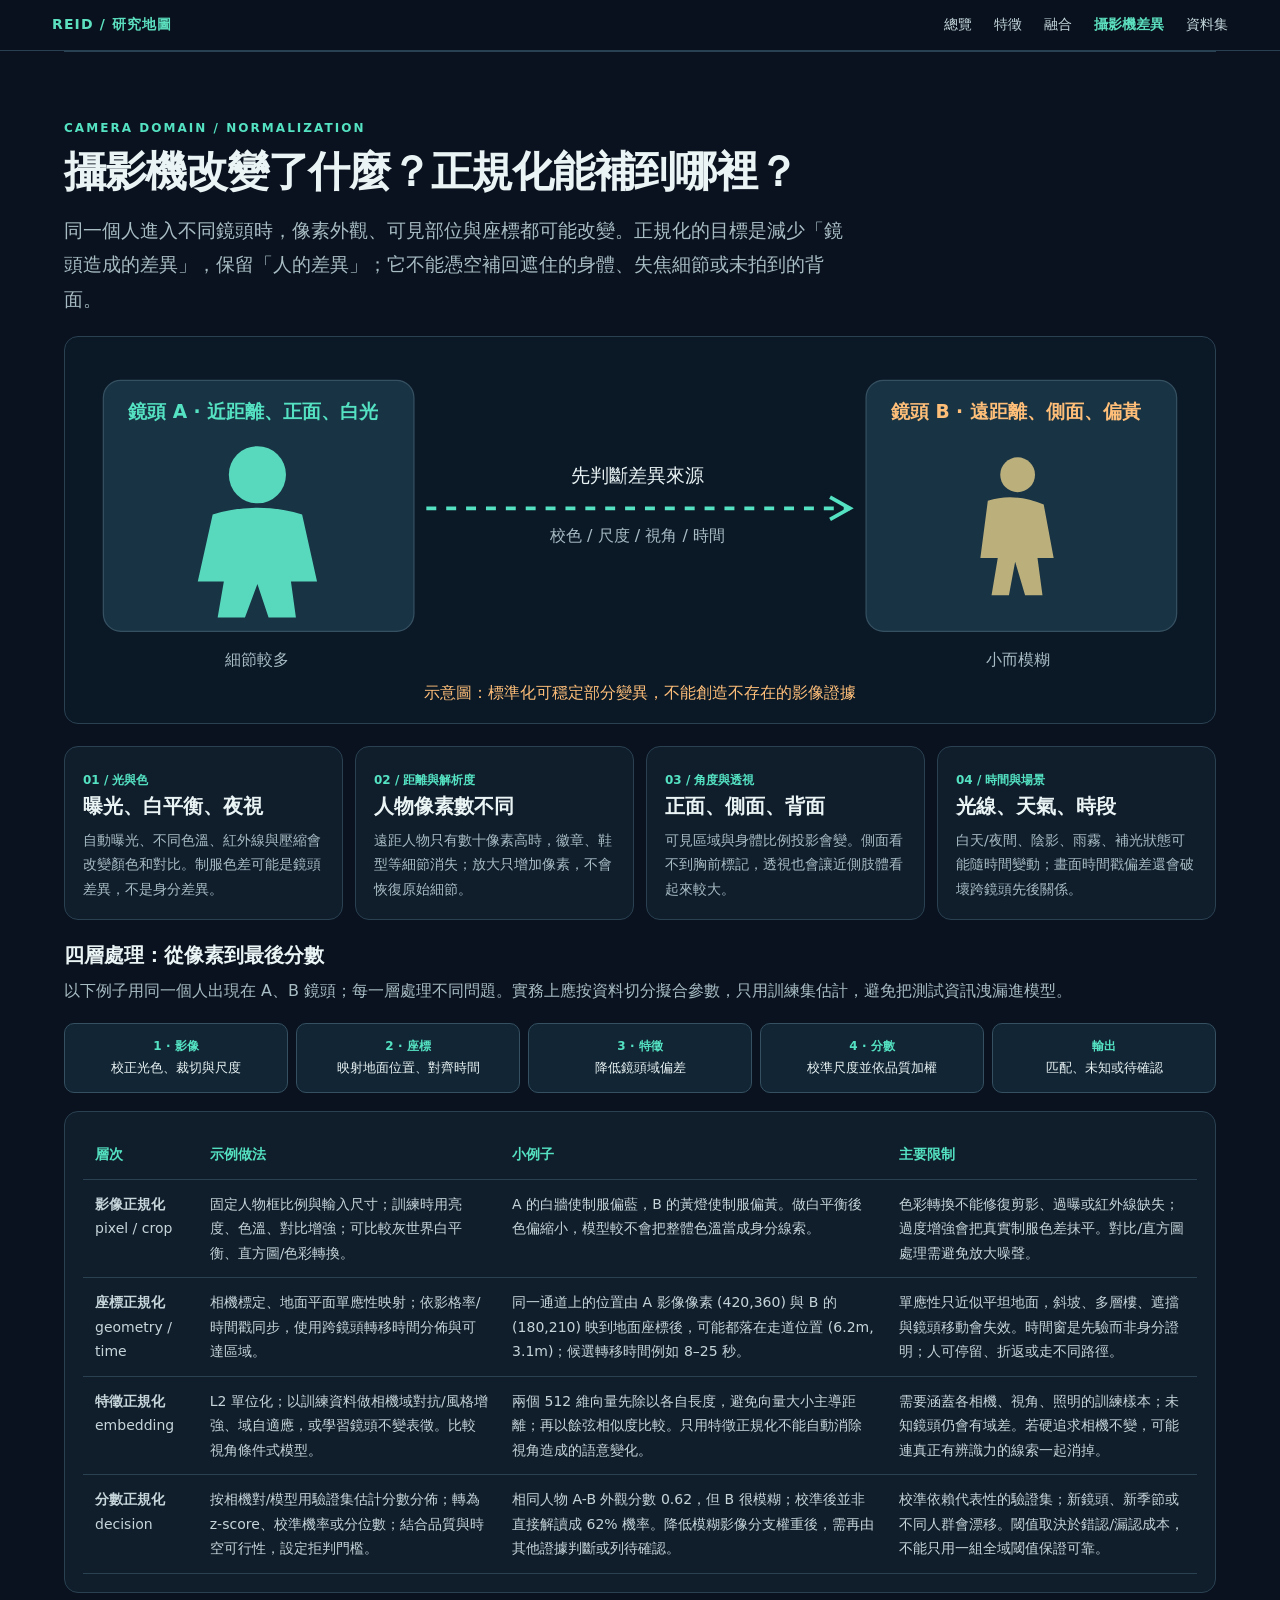
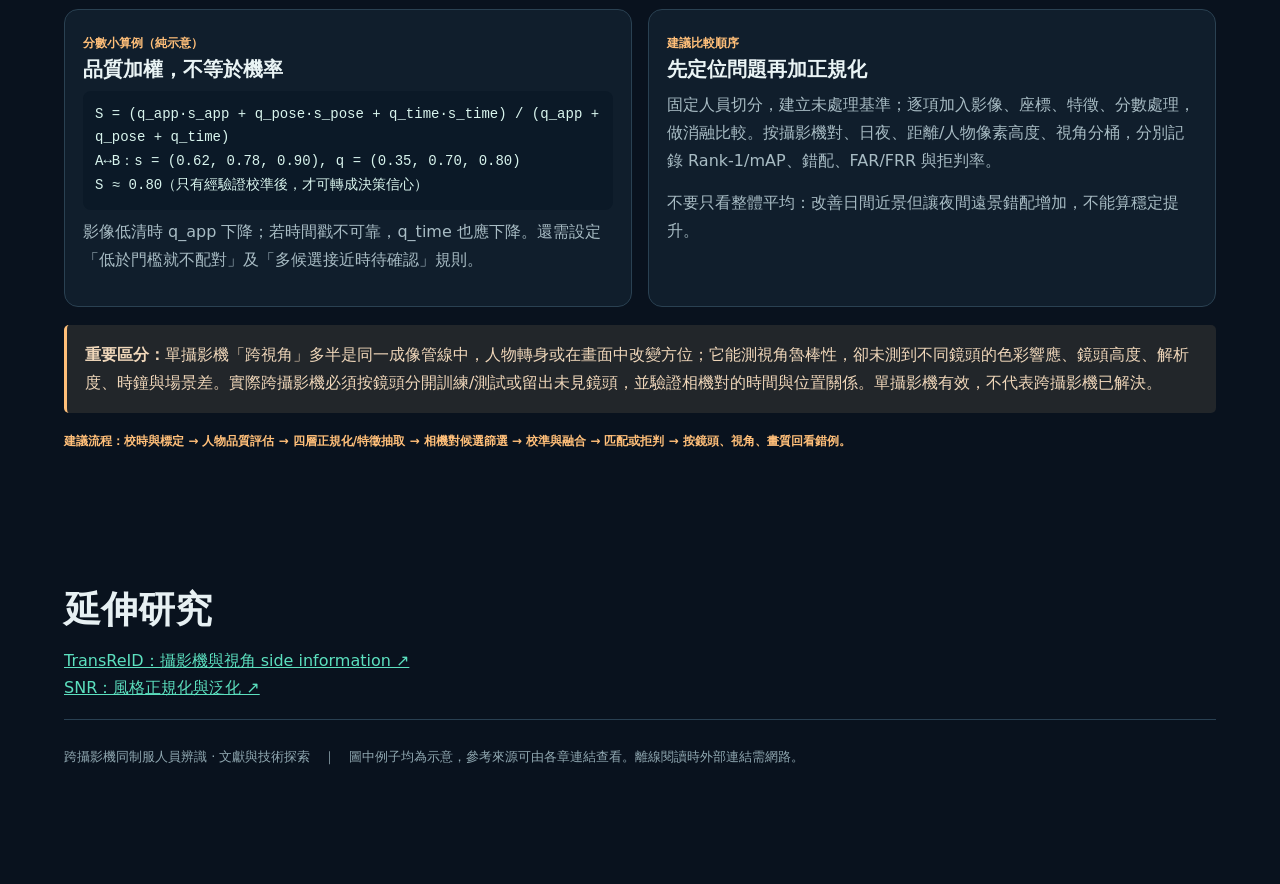
==== cameras.html @ dba0529a "Build technical research map for uniform cross-camera ReID" ====
<!doctype html><html lang="zh-Hant"><head><meta charset="utf-8"><meta name="viewport" content="width=device-width,initial-scale=1"><title>攝影機差異｜跨攝影機研究地圖</title><style>
:root{--ink:#e7f0f3;--muted:#a7bec8;--bg:#09121e;--panel:#122231;--line:#294052;--a:#5ce0bf;--b:#f6c782}*{box-sizing:border-box}html{scroll-behavior:smooth}body{background:var(--bg);color:var(--ink);margin:0;font:16px/1.7 system-ui,-apple-system,"Microsoft JhengHei",sans-serif}a{color:var(--a)}header{position:sticky;top:0;z-index:9;background:#09121ef2;border-bottom:1px solid var(--line)}.nav{max-width:1220px;margin:auto;display:flex;gap:22px;align-items:center;padding:13px 22px;overflow-x:auto;white-space:nowrap}.nav b{margin-right:auto;color:var(--a);font-size:14px;letter-spacing:.08em}.nav a{color:#c4d6dc;font-size:14px;text-decoration:none}.nav a[aria-current]{color:var(--a);font-weight:bold}main{max-width:1200px;margin:auto;padding:0 24px 90px}.intro{padding:76px 0 36px;max-width:900px}.eyebrow,.kicker{color:var(--a);letter-spacing:.15em;font-size:12px;font-weight:800}h1{font-size:clamp(36px,5.5vw,64px);line-height:1.15;letter-spacing:-.04em;margin:14px 0 22px}h2{font-size:clamp(25px,3vw,37px);line-height:1.25;margin:55px 0 14px}h3{font-size:20px;line-height:1.35;margin:0 0 10px}p{color:var(--muted);margin:10px 0 18px}.lead{font-size:19px;line-height:1.8}.small,small{font-size:13px;color:var(--muted)}.callout{border-left:3px solid var(--b);background:#292a2a;padding:16px 20px;border-radius:4px;margin:26px 0;color:#eddfc4}.card{background:var(--panel);border:1px solid var(--line);border-radius:14px;padding:22px}.grid{display:grid;grid-template-columns:repeat(2,minmax(0,1fr));gap:14px}.grid3{display:grid;grid-template-columns:repeat(3,minmax(0,1fr));gap:14px}.table-wrap,.tablewrap{overflow-x:auto;border:1px solid var(--line);border-radius:12px}table{width:100%;border-collapse:collapse;min-width:680px;background:#101e2b;font-size:14px}th,td{padding:14px;text-align:left;border-bottom:1px solid #253b4b;vertical-align:top}th{color:var(--a)}td{color:#d2dfe3}.dataset-map{display:grid;grid-template-columns:repeat(3,1fr);gap:12px}.dataset-map div{background:#122635;border:1px solid var(--line);padding:20px;border-radius:14px}.dataset-map b{display:block;color:var(--a);margin-bottom:12px}.dataset-map span{display:inline-block;border-radius:6px;padding:4px 8px;background:#1e3948;margin:3px;font-size:13px}.map{display:grid;grid-template-columns:repeat(3,1fr);gap:12px}.map a{background:#122635;border:1px solid #315060;border-radius:14px;padding:22px;text-decoration:none;transition:.2s;color:var(--ink)}.map a:hover{border-color:var(--a);transform:translateY(-2px)}.map b{display:block;font-size:20px}.map small{color:#9ebcc4}.pipeline{display:flex;align-items:center;gap:10px;flex-wrap:wrap}.pipeline span{flex:1;min-width:120px;background:#17303d;border:1px solid #335263;text-align:center;padding:14px 8px;border-radius:8px}.pipeline i{font-style:normal;color:var(--a)}.hero-svg{width:100%;height:auto;display:block;background:#112430;border:1px solid #29485b;border-radius:15px}.source-line{margin-top:30px;font-size:13px}.tag{color:var(--a);font-size:13px;font-weight:700}.flow{display:flex;flex-wrap:wrap;align-items:center;gap:8px}.flow span,.flow div{padding:12px;border:1px solid var(--line);background:#162d3b;border-radius:8px}.flow span:not(:last-child):after{content:' →';color:var(--a)}details{border:1px solid var(--line);border-radius:10px;margin:10px 0;padding:14px;background:var(--panel)}summary{cursor:pointer;font-weight:700}footer{border-top:1px solid var(--line);padding:26px 0;color:#90a8b1;font-size:13px}svg{max-width:100%;height:auto}@media(max-width:760px){.grid,.grid3,.dataset-map,.map{grid-template-columns:1fr}.intro{padding:45px 0 20px}.nav{gap:18px}.nav b{margin-right:0}h2{margin-top:42px}main{padding:0 17px 70px}}
</style></head><body><header><nav class="nav"><b>REID / 研究地圖</b><a href="index.html">總覽</a><a href="features.html">特徵</a><a href="fusion.html">融合</a><a href="cameras.html" aria-current="page">攝影機差異</a><a href="datasets.html">資料集</a></nav></header><main><section id="camera-normalization" class="cam-section">
<style>
.cam-section{--c-bg:#101e2c;--c-line:#2a4152;--c-text:#eaf4f5;--c-muted:#a8bcc4;--c-mint:#54e2c2;--c-amber:#ffbf79;color:var(--c-text);padding:66px 0;border-top:1px solid var(--c-line);font:16px/1.75 system-ui,'Microsoft JhengHei',sans-serif}.cam-section *{box-sizing:border-box}.cam-section h2{font-size:clamp(28px,4vw,42px);line-height:1.2;letter-spacing:-.03em;margin:8px 0 16px}.cam-section h3{line-height:1.35;margin:0 0 8px}.cam-section p{color:var(--c-muted);margin:8px 0 14px}.cam-section .eyebrow{color:var(--c-mint);font-size:12px;letter-spacing:.17em;font-weight:800}.cam-section .lead{max-width:790px}.cam-section .cam-grid{display:grid;grid-template-columns:repeat(4,1fr);gap:12px;margin:22px 0}.cam-section .cam-card,.cam-section .cam-panel{background:var(--c-bg);border:1px solid var(--c-line);border-radius:14px;padding:18px}.cam-section .cam-card small{color:var(--c-mint);font-weight:800;font-size:12px}.cam-section .cam-card p{font-size:14px;margin-bottom:0}.cam-section .cam-flow{display:flex;gap:8px;flex-wrap:wrap;margin:18px 0}.cam-section .cam-flow span{flex:1;min-width:130px;padding:12px;border:1px solid #355061;background:#112534;border-radius:10px;text-align:center;font-size:13px}.cam-section .cam-flow b{display:block;color:var(--c-mint);font-size:12px}.cam-section .diagram{background:#0b1927;border:1px solid var(--c-line);border-radius:14px;padding:16px;margin:20px 0}.cam-section svg{width:100%;height:auto;display:block}.cam-section .cam-split{display:grid;grid-template-columns:1fr 1fr;gap:16px}.cam-section table{width:100%;border-collapse:collapse;font-size:14px}.cam-section th,.cam-section td{padding:12px;border-bottom:1px solid var(--c-line);text-align:left;vertical-align:top}.cam-section th{color:var(--c-mint)}.cam-section td{color:#c5d5da}.cam-section .tablewrap{overflow:auto}.cam-section .note{padding:16px 18px;border-left:3px solid var(--c-amber);background:#22262a;border-radius:5px;margin:18px 0;color:#f0d7ba}.cam-section .equation{display:block;padding:12px;background:#0b1927;border-radius:8px;color:#d9f5ee;font:14px/1.7 ui-monospace,monospace;overflow-wrap:anywhere}.cam-section .tag{color:var(--c-amber);font-size:12px;font-weight:800}@media(max-width:760px){.cam-section .cam-grid{grid-template-columns:1fr 1fr}.cam-section .cam-split{grid-template-columns:1fr}.cam-section{padding:48px 0}}@media(max-width:460px){.cam-section .cam-grid{grid-template-columns:1fr}}
</style>
<div class="eyebrow">CAMERA DOMAIN / NORMALIZATION</div>
<h2>攝影機改變了什麼？正規化能補到哪裡？</h2>
<p class="lead">同一個人進入不同鏡頭時，像素外觀、可見部位與座標都可能改變。正規化的目標是減少「鏡頭造成的差異」，保留「人的差異」；它不能憑空補回遮住的身體、失焦細節或未拍到的背面。</p>
<div class="diagram"><svg viewBox="0 0 900 285" role="img" aria-label="四種攝影機差異如何影響同一人物影像與比對結果"><rect x="18" y="22" width="250" height="202" rx="14" fill="#183344" stroke="#355061"/><rect x="632" y="22" width="250" height="202" rx="14" fill="#183344" stroke="#355061"/><text x="38" y="52" fill="#54e2c2" font-size="15" font-weight="bold">鏡頭 A · 近距離、正面、白光</text><text x="652" y="52" fill="#ffbf79" font-size="15" font-weight="bold">鏡頭 B · 遠距離、側面、偏黃</text><g fill="#58d8bd"><circle cx="142" cy="98" r="23"/><path d="M106 130Q142 119 178 130L190 184H169L173 213H151L142 186L132 213H110L115 184H94Z"/></g><g fill="#bbaf7c"><circle cx="754" cy="98" r="14"/><path d="M730 119Q751 112 775 122L783 165H770L774 195H760L752 168L747 195H733L738 165H724Z"/></g><path d="M278 125H619" stroke="#54e2c2" stroke-width="3" stroke-dasharray="8 8"/><path d="M603 116l16 9-16 9" fill="none" stroke="#54e2c2" stroke-width="3"/><text x="448" y="104" text-anchor="middle" fill="#eaf4f5" font-size="15">先判斷差異來源</text><text x="448" y="151" text-anchor="middle" fill="#a8bcc4" font-size="13">校色 / 尺度 / 視角 / 時間</text><text x="142" y="251" text-anchor="middle" fill="#a8bcc4" font-size="13">細節較多</text><text x="754" y="251" text-anchor="middle" fill="#a8bcc4" font-size="13">小而模糊</text><text x="450" y="278" text-anchor="middle" fill="#ffbf79" font-size="13">示意圖：標準化可穩定部分變異，不能創造不存在的影像證據</text></svg></div>
<div class="cam-grid">
<div class="cam-card"><small>01 / 光與色</small><h3>曝光、白平衡、夜視</h3><p>自動曝光、不同色溫、紅外線與壓縮會改變顏色和對比。制服色差可能是鏡頭差異，不是身分差異。</p></div>
<div class="cam-card"><small>02 / 距離與解析度</small><h3>人物像素數不同</h3><p>遠距人物只有數十像素高時，徽章、鞋型等細節消失；放大只增加像素，不會恢復原始細節。</p></div>
<div class="cam-card"><small>03 / 角度與透視</small><h3>正面、側面、背面</h3><p>可見區域與身體比例投影會變。側面看不到胸前標記，透視也會讓近側肢體看起來較大。</p></div>
<div class="cam-card"><small>04 / 時間與場景</small><h3>光線、天氣、時段</h3><p>白天/夜間、陰影、雨霧、補光狀態可能隨時間變動；畫面時間戳偏差還會破壞跨鏡頭先後關係。</p></div>
</div>
<h3>四層處理：從像素到最後分數</h3>
<p>以下例子用同一個人出現在 A、B 鏡頭；每一層處理不同問題。實務上應按資料切分擬合參數，只用訓練集估計，避免把測試資訊洩漏進模型。</p>
<div class="cam-flow"><span><b>1 · 影像</b>校正光色、裁切與尺度</span><span><b>2 · 座標</b>映射地面位置、對齊時間</span><span><b>3 · 特徵</b>降低鏡頭域偏差</span><span><b>4 · 分數</b>校準尺度並依品質加權</span><span><b>輸出</b>匹配、未知或待確認</span></div>
<div class="tablewrap cam-panel"><table><thead><tr><th>層次</th><th>示例做法</th><th>小例子</th><th>主要限制</th></tr></thead><tbody>
<tr><td><b>影像正規化</b><br>pixel / crop</td><td>固定人物框比例與輸入尺寸；訓練時用亮度、色溫、對比增強；可比較灰世界白平衡、直方圖/色彩轉換。</td><td>A 的白牆使制服偏藍，B 的黃燈使制服偏黃。做白平衡後色偏縮小，模型較不會把整體色溫當成身分線索。</td><td>色彩轉換不能修復剪影、過曝或紅外線缺失；過度增強會把真實制服色差抹平。對比/直方圖處理需避免放大噪聲。</td></tr>
<tr><td><b>座標正規化</b><br>geometry / time</td><td>相機標定、地面平面單應性映射；依影格率/時間戳同步，使用跨鏡頭轉移時間分佈與可達區域。</td><td>同一通道上的位置由 A 影像像素 (420,360) 與 B 的 (180,210) 映到地面座標後，可能都落在走道位置 (6.2m, 3.1m)；候選轉移時間例如 8–25 秒。</td><td>單應性只近似平坦地面，斜坡、多層樓、遮擋與鏡頭移動會失效。時間窗是先驗而非身分證明；人可停留、折返或走不同路徑。</td></tr>
<tr><td><b>特徵正規化</b><br>embedding</td><td>L2 單位化；以訓練資料做相機域對抗/風格增強、域自適應，或學習鏡頭不變表徵。比較視角條件式模型。</td><td>兩個 512 維向量先除以各自長度，避免向量大小主導距離；再以餘弦相似度比較。只用特徵正規化不能自動消除視角造成的語意變化。</td><td>需要涵蓋各相機、視角、照明的訓練樣本；未知鏡頭仍會有域差。若硬追求相機不變，可能連真正有辨識力的線索一起消掉。</td></tr>
<tr><td><b>分數正規化</b><br>decision</td><td>按相機對/模型用驗證集估計分數分佈；轉為 z-score、校準機率或分位數；結合品質與時空可行性，設定拒判門檻。</td><td>相同人物 A-B 外觀分數 0.62，但 B 很模糊；校準後並非直接解讀成 62% 機率。降低模糊影像分支權重後，需再由其他證據判斷或列待確認。</td><td>校準依賴代表性的驗證集；新鏡頭、新季節或不同人群會漂移。閾值取決於錯認/漏認成本，不能只用一組全域閾值保證可靠。</td></tr>
</tbody></table></div>
<div class="cam-split" style="margin-top:16px"><div class="cam-panel"><span class="tag">分數小算例（純示意）</span><h3>品質加權，不等於機率</h3><span class="equation">S = (q_app·s_app + q_pose·s_pose + q_time·s_time) / (q_app + q_pose + q_time)<br>A↔B：s = (0.62, 0.78, 0.90), q = (0.35, 0.70, 0.80)<br>S ≈ 0.80（只有經驗證校準後，才可轉成決策信心）</span><p>影像低清時 q_app 下降；若時間戳不可靠，q_time 也應下降。還需設定「低於門檻就不配對」及「多候選接近時待確認」規則。</p></div><div class="cam-panel"><span class="tag">建議比較順序</span><h3>先定位問題再加正規化</h3><p>固定人員切分，建立未處理基準；逐項加入影像、座標、特徵、分數處理，做消融比較。按攝影機對、日夜、距離/人物像素高度、視角分桶，分別記錄 Rank-1/mAP、錯配、FAR/FRR 與拒判率。</p><p>不要只看整體平均：改善日間近景但讓夜間遠景錯配增加，不能算穩定提升。</p></div></div>
<div class="note"><b>重要區分：</b>單攝影機「跨視角」多半是同一成像管線中，人物轉身或在畫面中改變方位；它能測視角魯棒性，卻未測到不同鏡頭的色彩響應、鏡頭高度、解析度、時鐘與場景差。實際跨攝影機必須按鏡頭分開訓練/測試或留出未見鏡頭，並驗證相機對的時間與位置關係。單攝影機有效，不代表跨攝影機已解決。</div>
<p class="tag">建議流程：校時與標定 → 人物品質評估 → 四層正規化/特徵抽取 → 相機對候選篩選 → 校準與融合 → 匹配或拒判 → 按鏡頭、視角、畫質回看錯例。</p>
</section>
<h2>延伸研究</h2><p><a href="https://openaccess.thecvf.com/content/ICCV2021/html/He_TransReID_Transformer-Based_Object_Re-Identification_ICCV_2021_paper.html">TransReID：攝影機與視角 side information ↗</a><br><a href="https://openaccess.thecvf.com/content_CVPR_2020/html/Jin_Style_Normalization_and_Restitution_for_Generalizable_Person_Re-Identification_CVPR_2020_paper.html">SNR：風格正規化與泛化 ↗</a></p><footer>跨攝影機同制服人員辨識 · 文獻與技術探索　｜　圖中例子均為示意，參考來源可由各章連結查看。離線閱讀時外部連結需網路。</footer></main></body></html>
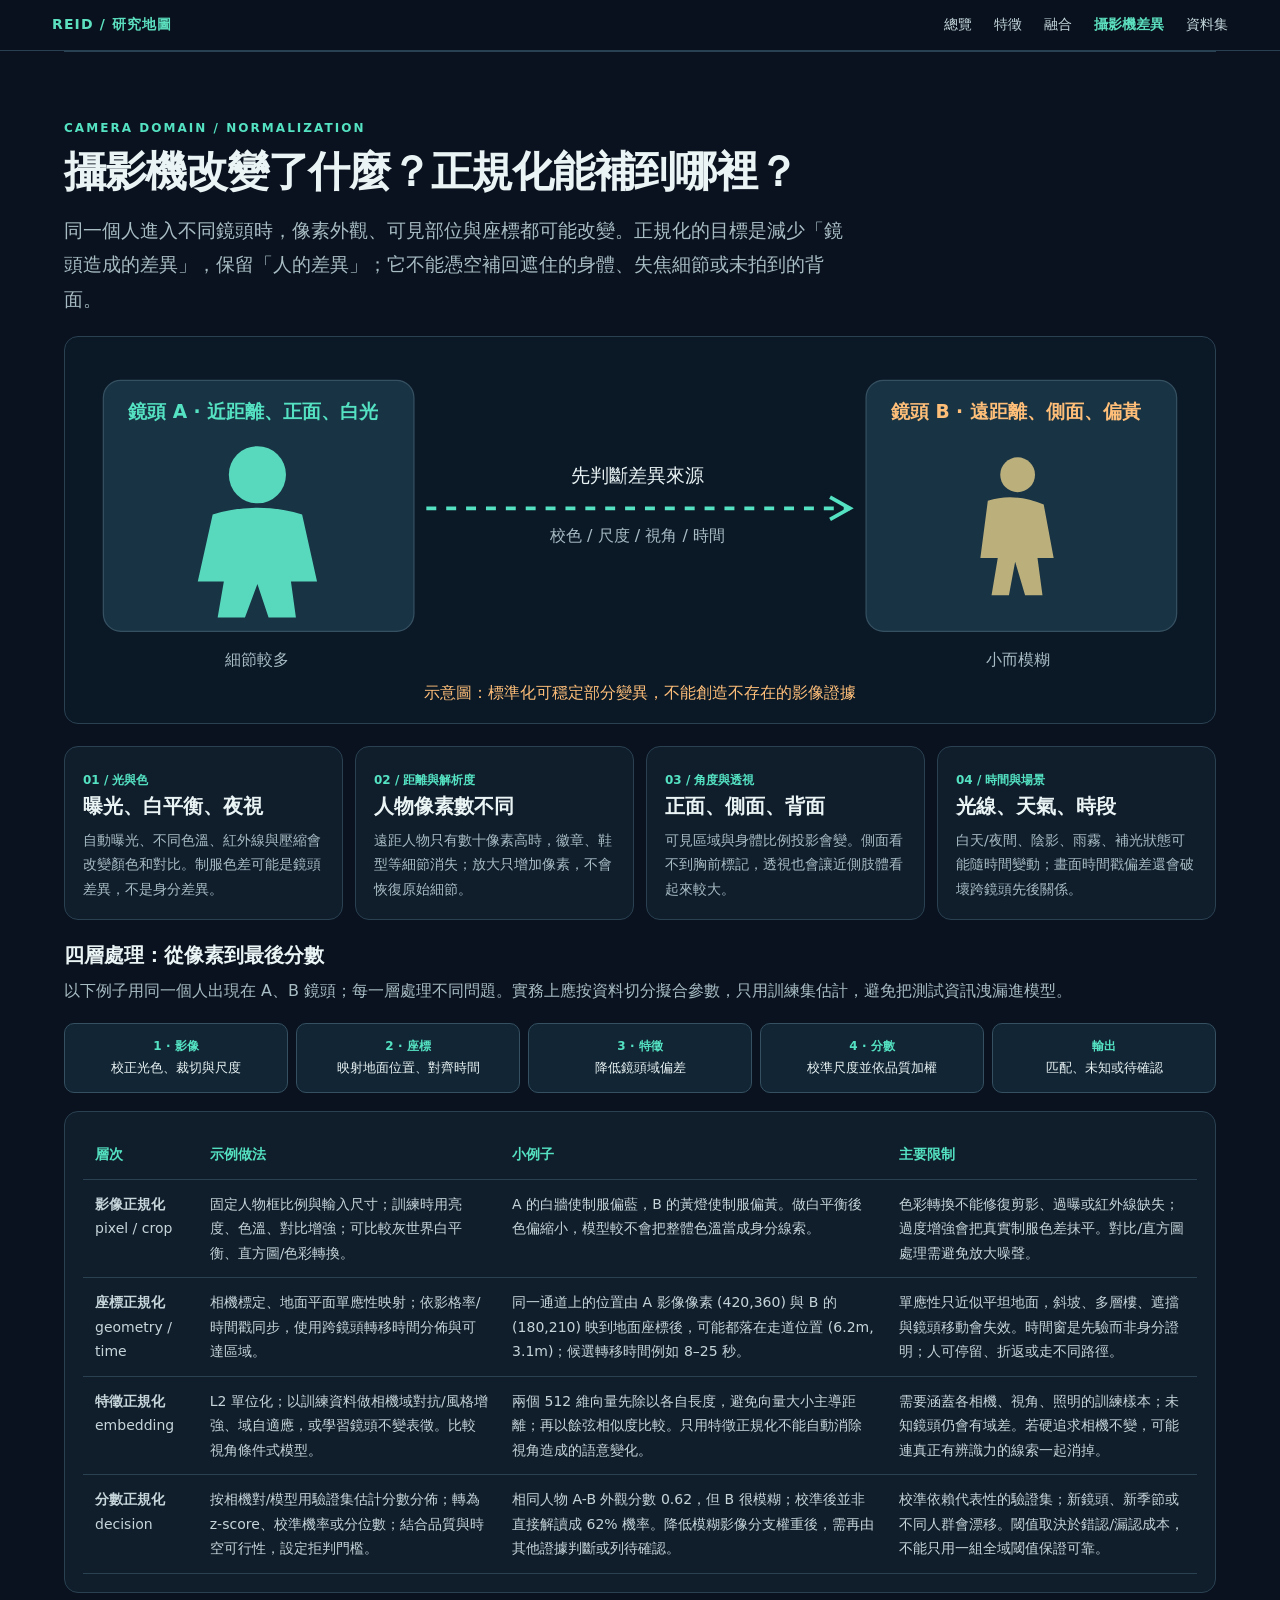
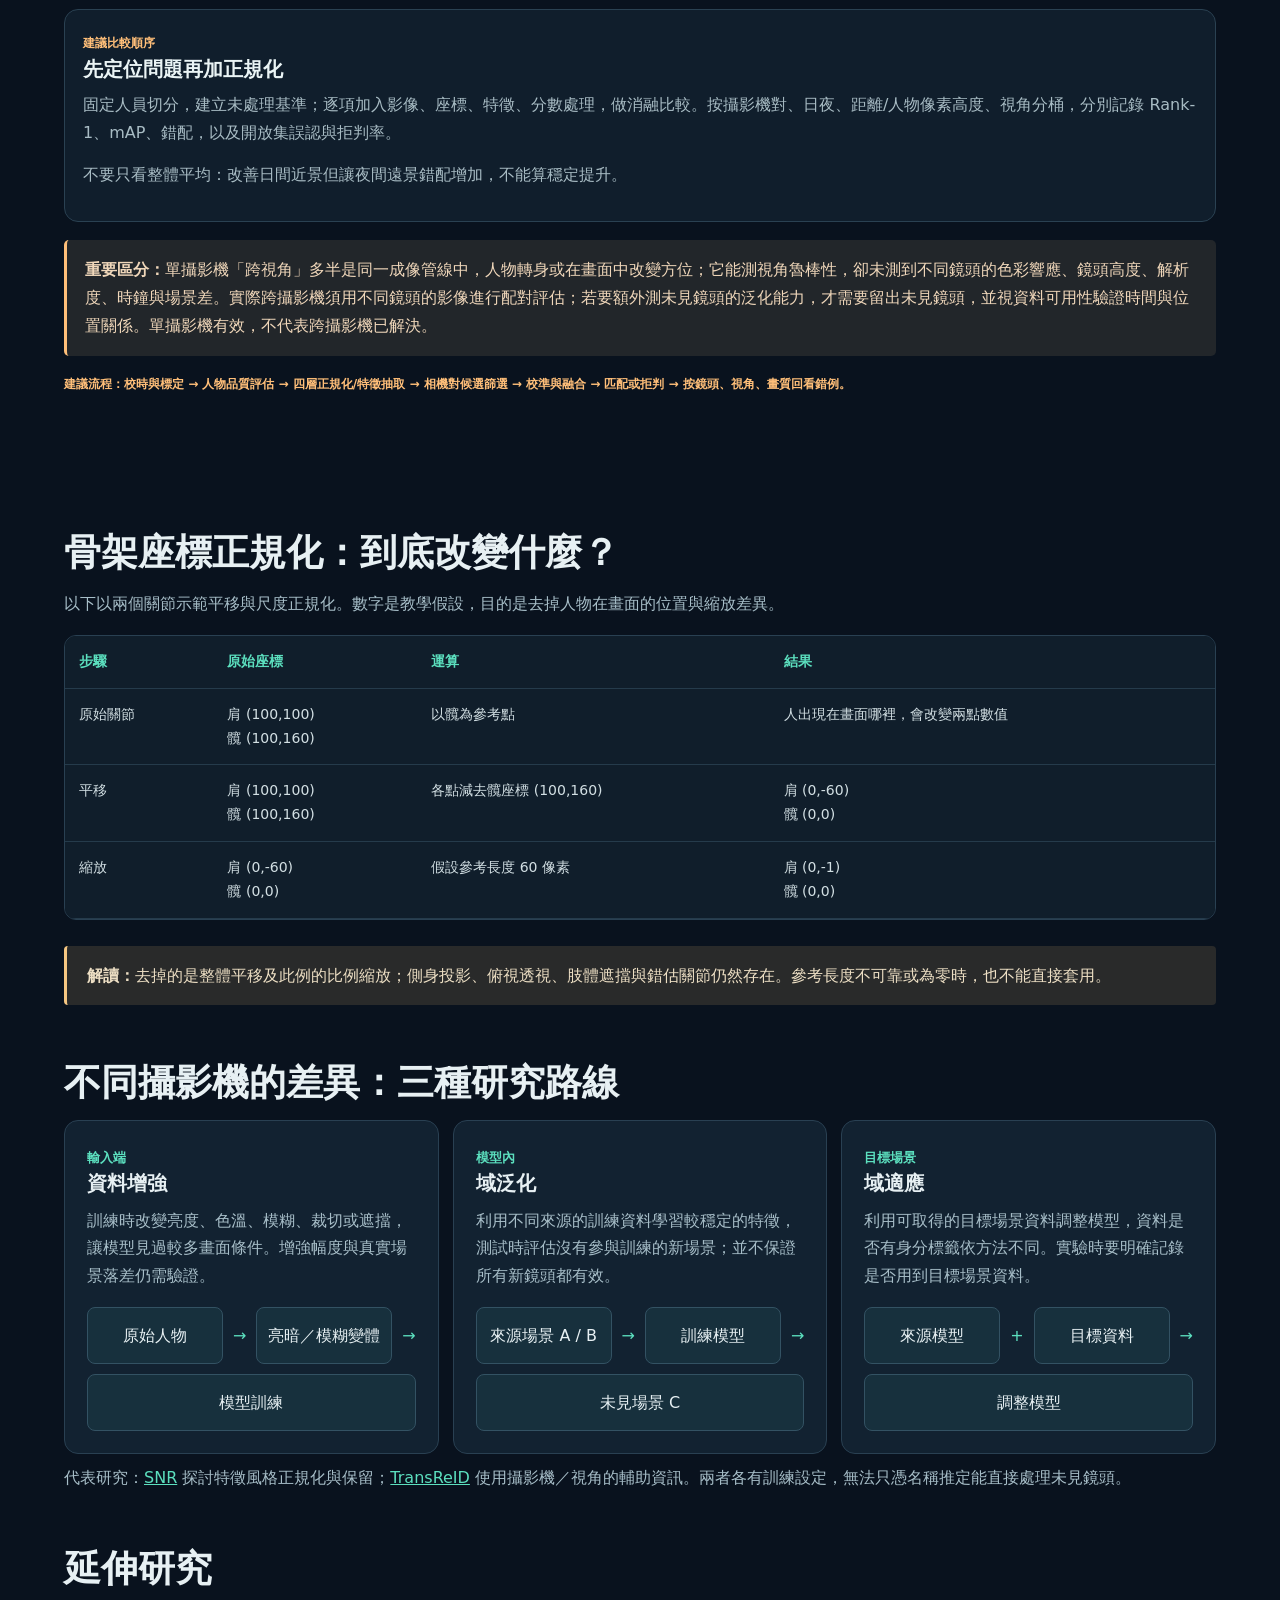
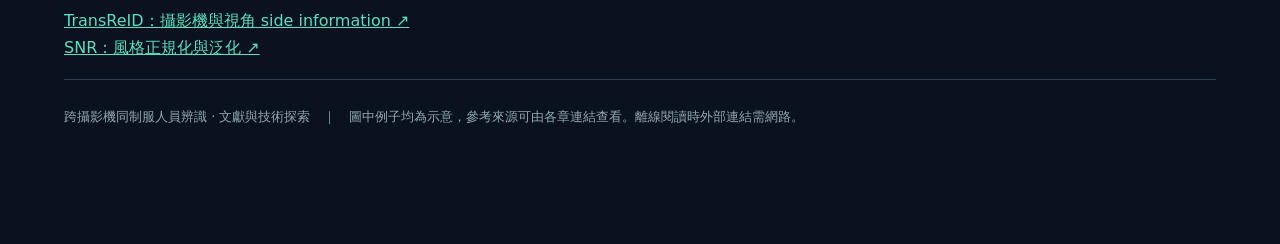
==== commit 477b93f2: "Expand ReID visual explanations and verify research scope" ====
--- a/cameras.html
+++ b/cameras.html
@@ -23,8 +23,10 @@
 <tr><td><b>特徵正規化</b><br>embedding</td><td>L2 單位化；以訓練資料做相機域對抗/風格增強、域自適應，或學習鏡頭不變表徵。比較視角條件式模型。</td><td>兩個 512 維向量先除以各自長度，避免向量大小主導距離；再以餘弦相似度比較。只用特徵正規化不能自動消除視角造成的語意變化。</td><td>需要涵蓋各相機、視角、照明的訓練樣本；未知鏡頭仍會有域差。若硬追求相機不變，可能連真正有辨識力的線索一起消掉。</td></tr>
 <tr><td><b>分數正規化</b><br>decision</td><td>按相機對/模型用驗證集估計分數分佈；轉為 z-score、校準機率或分位數；結合品質與時空可行性，設定拒判門檻。</td><td>相同人物 A-B 外觀分數 0.62，但 B 很模糊；校準後並非直接解讀成 62% 機率。降低模糊影像分支權重後，需再由其他證據判斷或列待確認。</td><td>校準依賴代表性的驗證集；新鏡頭、新季節或不同人群會漂移。閾值取決於錯認/漏認成本，不能只用一組全域閾值保證可靠。</td></tr>
 </tbody></table></div>
-<div class="cam-split" style="margin-top:16px"><div class="cam-panel"><span class="tag">分數小算例（純示意）</span><h3>品質加權，不等於機率</h3><span class="equation">S = (q_app·s_app + q_pose·s_pose + q_time·s_time) / (q_app + q_pose + q_time)<br>A↔B：s = (0.62, 0.78, 0.90), q = (0.35, 0.70, 0.80)<br>S ≈ 0.80（只有經驗證校準後，才可轉成決策信心）</span><p>影像低清時 q_app 下降；若時間戳不可靠，q_time 也應下降。還需設定「低於門檻就不配對」及「多候選接近時待確認」規則。</p></div><div class="cam-panel"><span class="tag">建議比較順序</span><h3>先定位問題再加正規化</h3><p>固定人員切分，建立未處理基準；逐項加入影像、座標、特徵、分數處理，做消融比較。按攝影機對、日夜、距離/人物像素高度、視角分桶，分別記錄 Rank-1/mAP、錯配、FAR/FRR 與拒判率。</p><p>不要只看整體平均：改善日間近景但讓夜間遠景錯配增加，不能算穩定提升。</p></div></div>
-<div class="note"><b>重要區分：</b>單攝影機「跨視角」多半是同一成像管線中，人物轉身或在畫面中改變方位；它能測視角魯棒性，卻未測到不同鏡頭的色彩響應、鏡頭高度、解析度、時鐘與場景差。實際跨攝影機必須按鏡頭分開訓練/測試或留出未見鏡頭，並驗證相機對的時間與位置關係。單攝影機有效，不代表跨攝影機已解決。</div>
+<div class="cam-panel" style="margin-top:16px"><span class="tag">建議比較順序</span><h3>先定位問題再加正規化</h3><p>固定人員切分，建立未處理基準；逐項加入影像、座標、特徵、分數處理，做消融比較。按攝影機對、日夜、距離/人物像素高度、視角分桶，分別記錄 Rank-1、mAP、錯配，以及開放集誤認與拒判率。</p><p>不要只看整體平均：改善日間近景但讓夜間遠景錯配增加，不能算穩定提升。</p></div>
+<div class="note"><b>重要區分：</b>單攝影機「跨視角」多半是同一成像管線中，人物轉身或在畫面中改變方位；它能測視角魯棒性，卻未測到不同鏡頭的色彩響應、鏡頭高度、解析度、時鐘與場景差。實際跨攝影機須用不同鏡頭的影像進行配對評估；若要額外測未見鏡頭的泛化能力，才需要留出未見鏡頭，並視資料可用性驗證時間與位置關係。單攝影機有效，不代表跨攝影機已解決。</div>
 <p class="tag">建議流程：校時與標定 → 人物品質評估 → 四層正規化/特徵抽取 → 相機對候選篩選 → 校準與融合 → 匹配或拒判 → 按鏡頭、視角、畫質回看錯例。</p>
 </section>
+<h2>骨架座標正規化：到底改變什麼？</h2><p>以下以兩個關節示範平移與尺度正規化。數字是教學假設，目的是去掉人物在畫面的位置與縮放差異。</p><div class="table-wrap"><table><thead><tr><th>步驟</th><th>原始座標</th><th>運算</th><th>結果</th></tr></thead><tbody><tr><td>原始關節</td><td>肩 (100,100)<br>髖 (100,160)</td><td>以髖為參考點</td><td>人出現在畫面哪裡，會改變兩點數值</td></tr><tr><td>平移</td><td>肩 (100,100)<br>髖 (100,160)</td><td>各點減去髖座標 (100,160)</td><td>肩 (0,-60)<br>髖 (0,0)</td></tr><tr><td>縮放</td><td>肩 (0,-60)<br>髖 (0,0)</td><td>假設參考長度 60 像素</td><td>肩 (0,-1)<br>髖 (0,0)</td></tr></tbody></table></div><div class="callout"><b>解讀：</b>去掉的是整體平移及此例的比例縮放；側身投影、俯視透視、肢體遮擋與錯估關節仍然存在。參考長度不可靠或為零時，也不能直接套用。</div>
+<h2>不同攝影機的差異：三種研究路線</h2><div class="grid3"><article class="card"><span class="tag">輸入端</span><h3>資料增強</h3><p>訓練時改變亮度、色溫、模糊、裁切或遮擋，讓模型見過較多畫面條件。增強幅度與真實場景落差仍需驗證。</p><div class="pipeline"><span>原始人物</span><i>→</i><span>亮暗／模糊變體</span><i>→</i><span>模型訓練</span></div></article><article class="card"><span class="tag">模型內</span><h3>域泛化</h3><p>利用不同來源的訓練資料學習較穩定的特徵，測試時評估沒有參與訓練的新場景；並不保證所有新鏡頭都有效。</p><div class="pipeline"><span>來源場景 A / B</span><i>→</i><span>訓練模型</span><i>→</i><span>未見場景 C</span></div></article><article class="card"><span class="tag">目標場景</span><h3>域適應</h3><p>利用可取得的目標場景資料調整模型，資料是否有身分標籤依方法不同。實驗時要明確記錄是否用到目標場景資料。</p><div class="pipeline"><span>來源模型</span><i>+</i><span>目標資料</span><i>→</i><span>調整模型</span></div></article></div><p>代表研究：<a href="https://openaccess.thecvf.com/content_CVPR_2020/html/Jin_Style_Normalization_and_Restitution_for_Generalizable_Person_Re-Identification_CVPR_2020_paper.html">SNR</a> 探討特徵風格正規化與保留；<a href="https://openaccess.thecvf.com/content/ICCV2021/html/He_TransReID_Transformer-Based_Object_Re-Identification_ICCV_2021_paper.html">TransReID</a> 使用攝影機／視角的輔助資訊。兩者各有訓練設定，無法只憑名稱推定能直接處理未見鏡頭。</p>
 <h2>延伸研究</h2><p><a href="https://openaccess.thecvf.com/content/ICCV2021/html/He_TransReID_Transformer-Based_Object_Re-Identification_ICCV_2021_paper.html">TransReID：攝影機與視角 side information ↗</a><br><a href="https://openaccess.thecvf.com/content_CVPR_2020/html/Jin_Style_Normalization_and_Restitution_for_Generalizable_Person_Re-Identification_CVPR_2020_paper.html">SNR：風格正規化與泛化 ↗</a></p><footer>跨攝影機同制服人員辨識 · 文獻與技術探索　｜　圖中例子均為示意，參考來源可由各章連結查看。離線閱讀時外部連結需網路。</footer></main></body></html>
